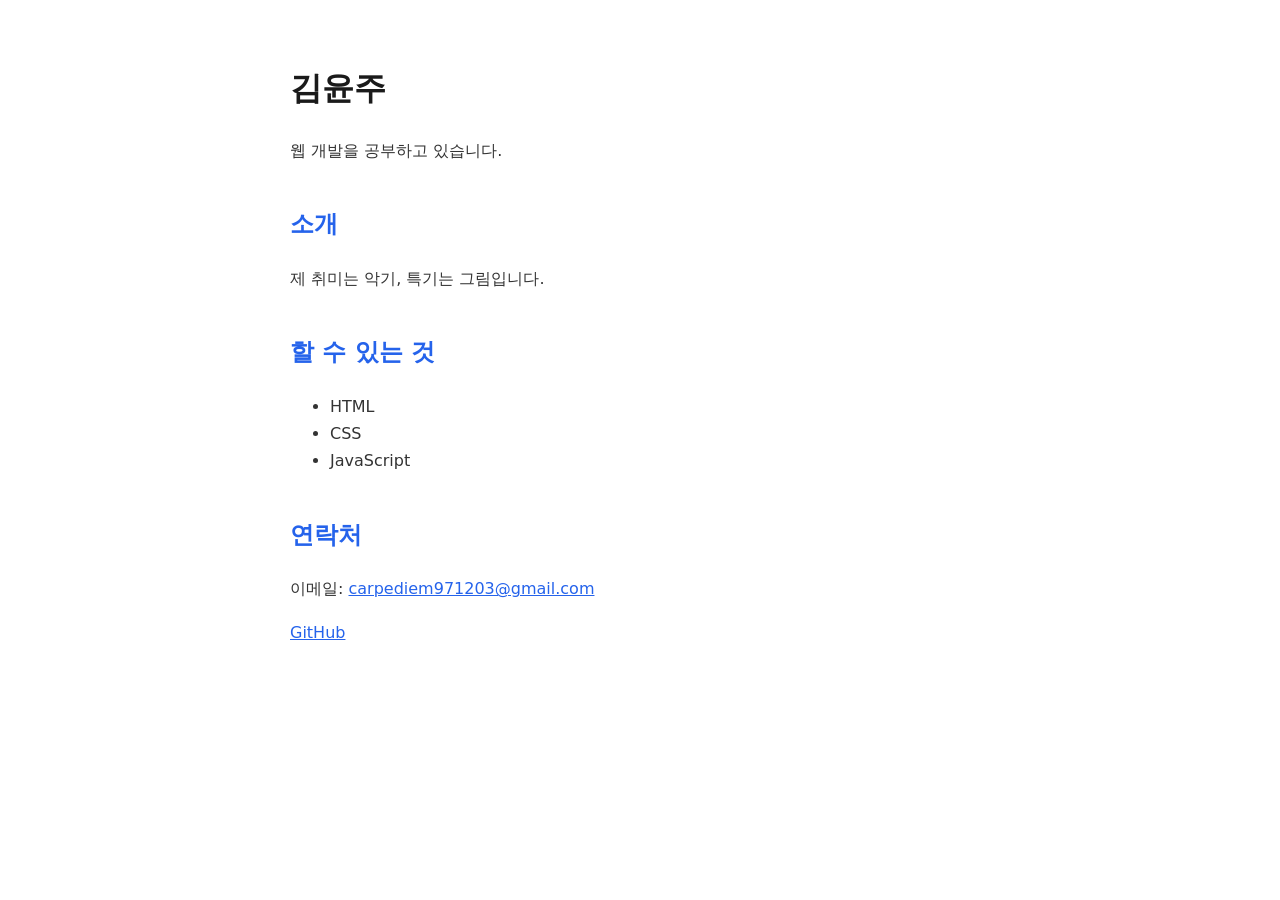
==== index.html @ 886b0fd1 "Rename YUNJU.html to index.html" ====
<!DOCTYPE html>
<html lang="ko">
<head>
  <meta charset="UTF-8">
  <title>김윤주의 포트폴리오</title>
  <link rel="stylesheet" href="styles.css">
</head>
<body>
  <h1>김윤주</h1>
  <p>웹 개발을 공부하고 있습니다.</p>

  <h2>소개</h2>
  <p>제 취미는 악기, 특기는 그림입니다.</p>

  <h2>할 수 있는 것</h2>
  <ul>
    <li>HTML</li>
    <li>CSS</li>
    <li>JavaScript</li>
  </ul>

  <h2>연락처</h2>
  <p>이메일: <a href="mailto:carpediem971203@gmail.com">carpediem971203@gmail.com</a></p>
  <p><a href="https://github.com/carpediem971203">GitHub</a></p>
</body>
</html>
---- styles.css ----
body {
  font-family: system-ui, sans-serif;
  max-width: 700px;
  margin: 0 auto;
  padding: 40px 20px;
  line-height: 1.7;
  color: #333;
}

h1 {
  color: #1a1a1a;
}

h2 {
  margin-top: 40px;
  color: #2563eb;
}

a {
  color: #2563eb;
}
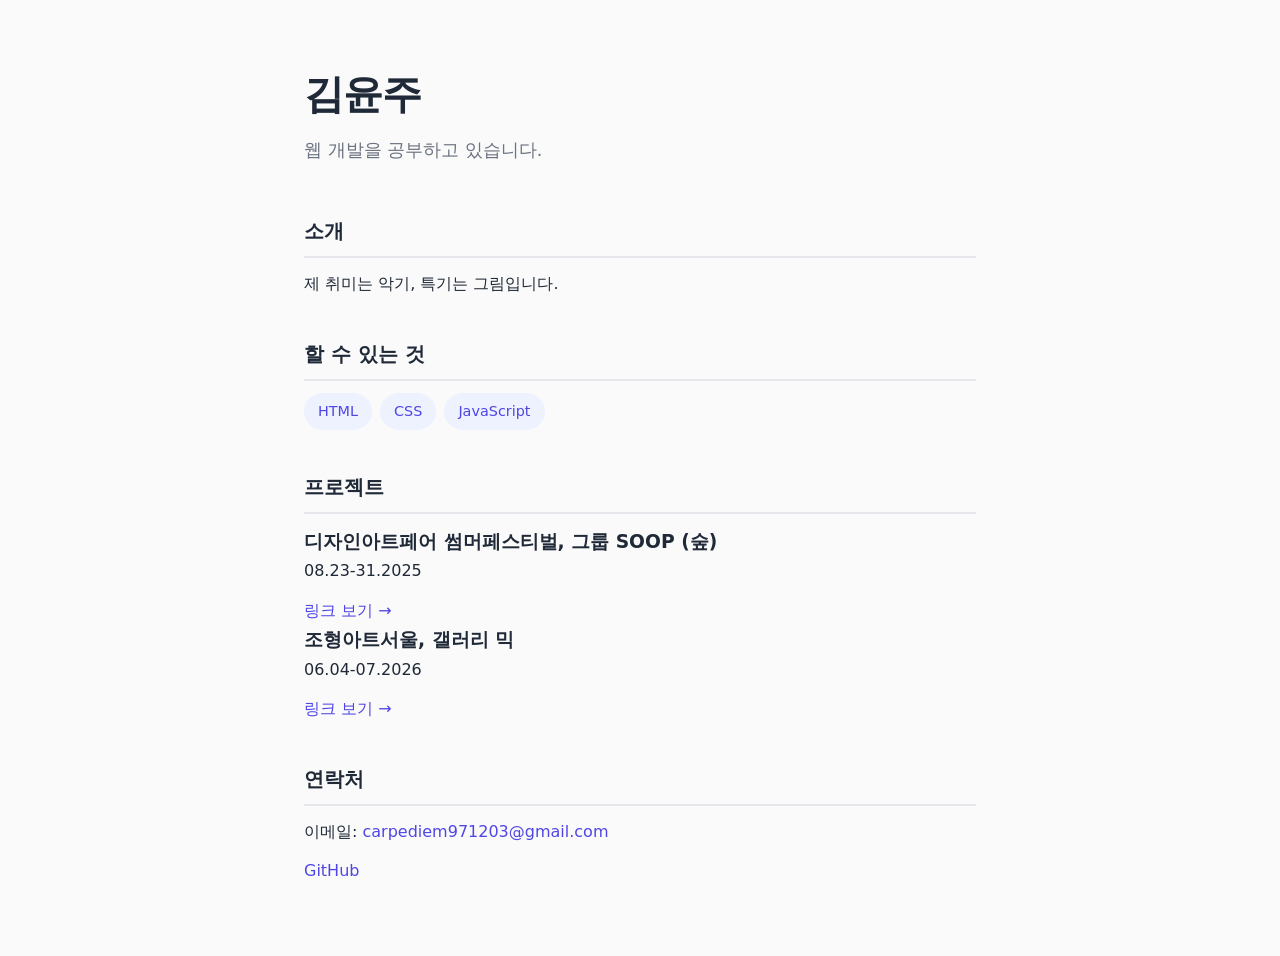
==== commit 228626c8: "Update index.html" ====
--- a/index.html
+++ b/index.html
@@ -19,6 +19,20 @@
     <li>JavaScript</li>
   </ul>
 
+  <h2>프로젝트</h2>
+
+  <div class="project">
+    <h3>디자인아트페어 썸머페스티벌, 그룹 SOOP (숲)</h3>
+    <p>08.23-31.2025</p>
+    <a href="https://github.com/carpediem971203">링크 보기 →</a>
+  </div>
+
+  <div class="project">
+    <h3>조형아트서울, 갤러리 믹</h3>
+    <p>06.04-07.2026</p>
+    <a href="https://github.com/carpediem971203">링크 보기 →</a>
+  </div>
+  
   <h2>연락처</h2>
   <p>이메일: <a href="mailto:carpediem971203@gmail.com">carpediem971203@gmail.com</a></p>
   <p><a href="https://github.com/carpediem971203">GitHub</a></p>
--- a/styles.css
+++ b/styles.css
@@ -1,21 +1,74 @@
+/* 모든 요소 기본값 초기화 */
+* {
+  box-sizing: border-box;
+  margin: 0;
+  padding: 0;
+}
+
 body {
   font-family: system-ui, sans-serif;
-  max-width: 700px;
+  max-width: 720px;
   margin: 0 auto;
-  padding: 40px 20px;
+  padding: 60px 24px;
   line-height: 1.7;
-  color: #333;
+  color: #1f2937;
+  background-color: #fafafa;
 }
 
+/* 이름 */
 h1 {
-  color: #1a1a1a;
+  font-size: 2.5rem;
+  font-weight: 800;
+  letter-spacing: -0.02em;
+  margin-bottom: 8px;
 }
 
-h2 {
-  margin-top: 40px;
-  color: #2563eb;
+/* 이름 바로 아래 한 줄 소개 */
+h1 + p {
+  font-size: 1.1rem;
+  color: #6b7280;
+  margin-bottom: 48px;
 }
 
+/* 섹션 제목 */
+h2 {
+  font-size: 1.25rem;
+  font-weight: 700;
+  margin-top: 40px;
+  margin-bottom: 12px;
+  padding-bottom: 8px;
+  border-bottom: 2px solid #e5e7eb;
+}
+
+p {
+  margin-bottom: 12px;
+}
+
+/* '할 수 있는 것' 목록을 태그처럼 */
+ul {
+  list-style: none;
+  display: flex;
+  flex-wrap: wrap;
+  gap: 8px;
+  margin-top: 8px;
+}
+
+li {
+  background-color: #eef2ff;
+  color: #4f46e5;
+  padding: 6px 14px;
+  border-radius: 999px;
+  font-size: 0.9rem;
+  font-weight: 500;
+}
+
+/* 링크 */
 a {
-  color: #2563eb;
-}+  color: #4f46e5;
+  text-decoration: none;
+  font-weight: 500;
+}
+
+a:hover {
+  text-decoration: underline;
+}
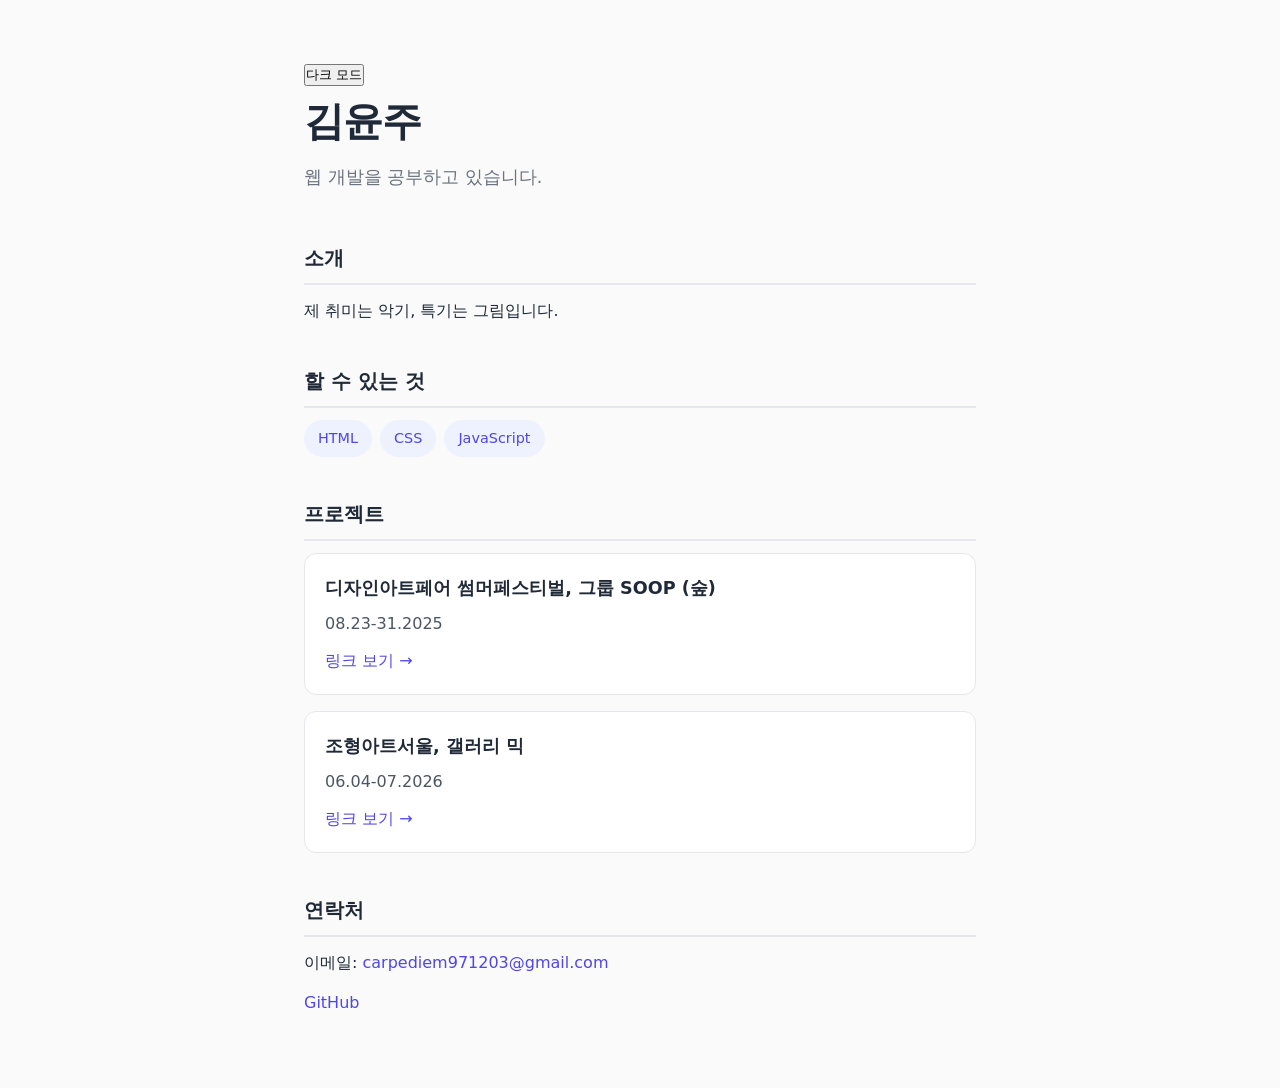
==== commit a147964f: "Update index.html" ====
--- a/index.html
+++ b/index.html
@@ -6,6 +6,7 @@
   <link rel="stylesheet" href="styles.css">
 </head>
 <body>
+  <button id="theme-toggle">다크 모드</button>
   <h1>김윤주</h1>
   <p>웹 개발을 공부하고 있습니다.</p>
 
@@ -36,5 +37,14 @@
   <h2>연락처</h2>
   <p>이메일: <a href="mailto:carpediem971203@gmail.com">carpediem971203@gmail.com</a></p>
   <p><a href="https://github.com/carpediem971203">GitHub</a></p>
+  
+  <script>
+    const button = document.getElementById("theme-toggle");
+
+    button.addEventListener("click", function () {
+    document.body.classList.toggle("dark");
+    });
+  </script>
+  
 </body>
 </html>
--- a/styles.css
+++ b/styles.css
@@ -72,3 +72,25 @@
 a:hover {
   text-decoration: underline;
 }
+.project {
+  background-color: #ffffff;
+  border: 1px solid #e5e7eb;
+  border-radius: 12px;
+  padding: 20px;
+  margin-bottom: 16px;
+  transition: box-shadow 0.2s;
+}
+
+.project:hover {
+  box-shadow: 0 4px 16px rgba(0, 0, 0, 0.08);
+}
+
+.project h3 {
+  font-size: 1.1rem;
+  margin-bottom: 6px;
+}
+
+.project p {
+  color: #4b5563;
+  margin-bottom: 10px;
+}
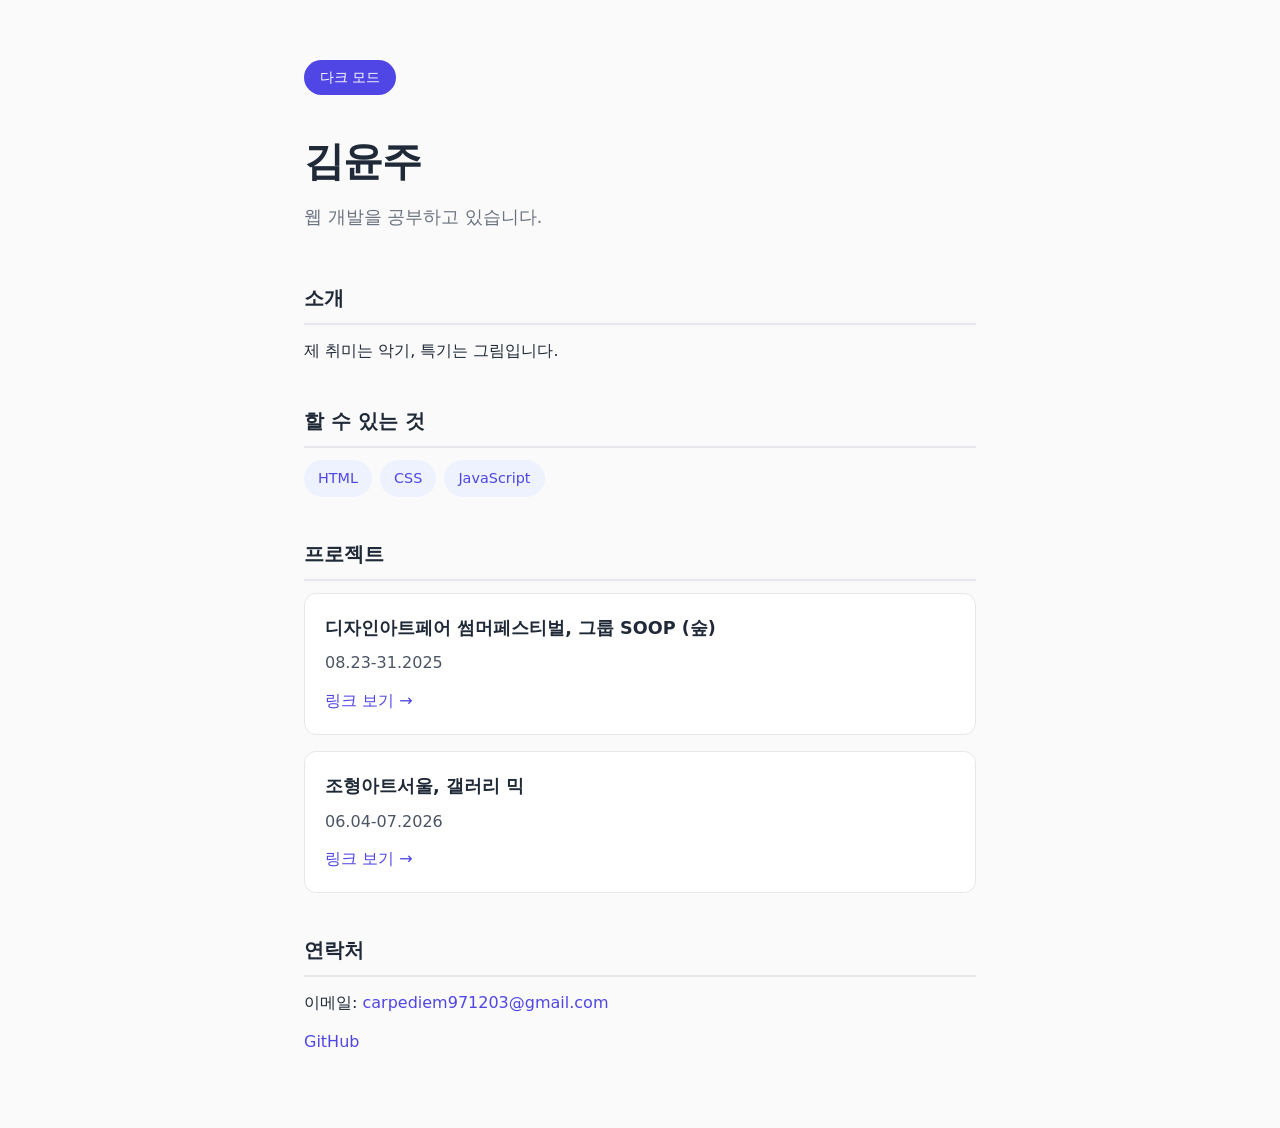
==== commit baf202c8: "Update index.html" ====
--- a/index.html
+++ b/index.html
@@ -2,6 +2,7 @@
 <html lang="ko">
 <head>
   <meta charset="UTF-8">
+  <meta name="viewport" content="width=device-width, initial-scale=1">
   <title>김윤주의 포트폴리오</title>
   <link rel="stylesheet" href="styles.css">
 </head>
--- a/styles.css
+++ b/styles.css
@@ -94,3 +94,35 @@
   color: #4b5563;
   margin-bottom: 10px;
 }
+
+/* 토글 버튼 */
+#theme-toggle {
+  background-color: #4f46e5;
+  color: #ffffff;
+  border: none;
+  padding: 8px 16px;
+  border-radius: 999px;
+  font-size: 0.9rem;
+  cursor: pointer;
+  margin-bottom: 32px;
+}
+
+/* 다크 모드일 때 */
+body.dark {
+  background-color: #1a1a1a;
+  color: #e5e7eb;
+}
+body.dark h1 {
+  color: #ffffff;
+}
+body.dark h2 {
+  border-bottom-color: #374151;
+}
+body.dark .project {
+  background-color: #262626;
+  border-color: #374151;
+}
+body.dark .project p,
+body.dark h1 + p {
+  color: #9ca3af;
+}
